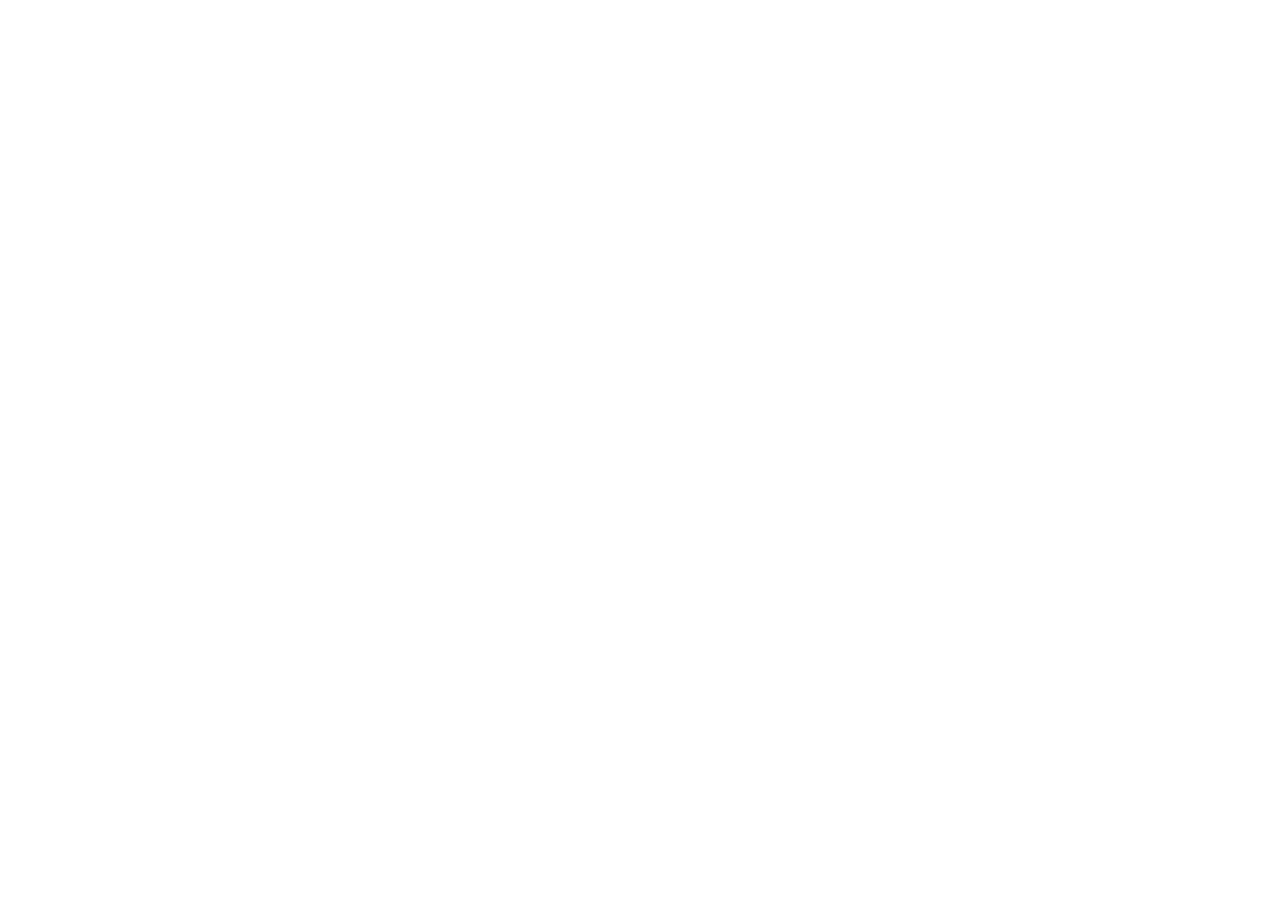
==== Assignment03_Practical/gui/index.html @ d0d250a4 "Add folder" ====
<!doctype html>
<html lang="en">
<head>
  <meta charset="utf-8">
  <meta name="viewport" content="width=device-width, initial-scale=1">
  <title>Opinion Dynamics ABM</title>
  <link rel="stylesheet" href="style.css">
</head>
<body>
  <!-- Person 2: Build the HTML GUI dashboard here. -->
  <script src="app.js"></script>
</body>
</html>
---- Assignment03_Practical/gui/style.css ----
/* Person 2: Add GUI styling here. */
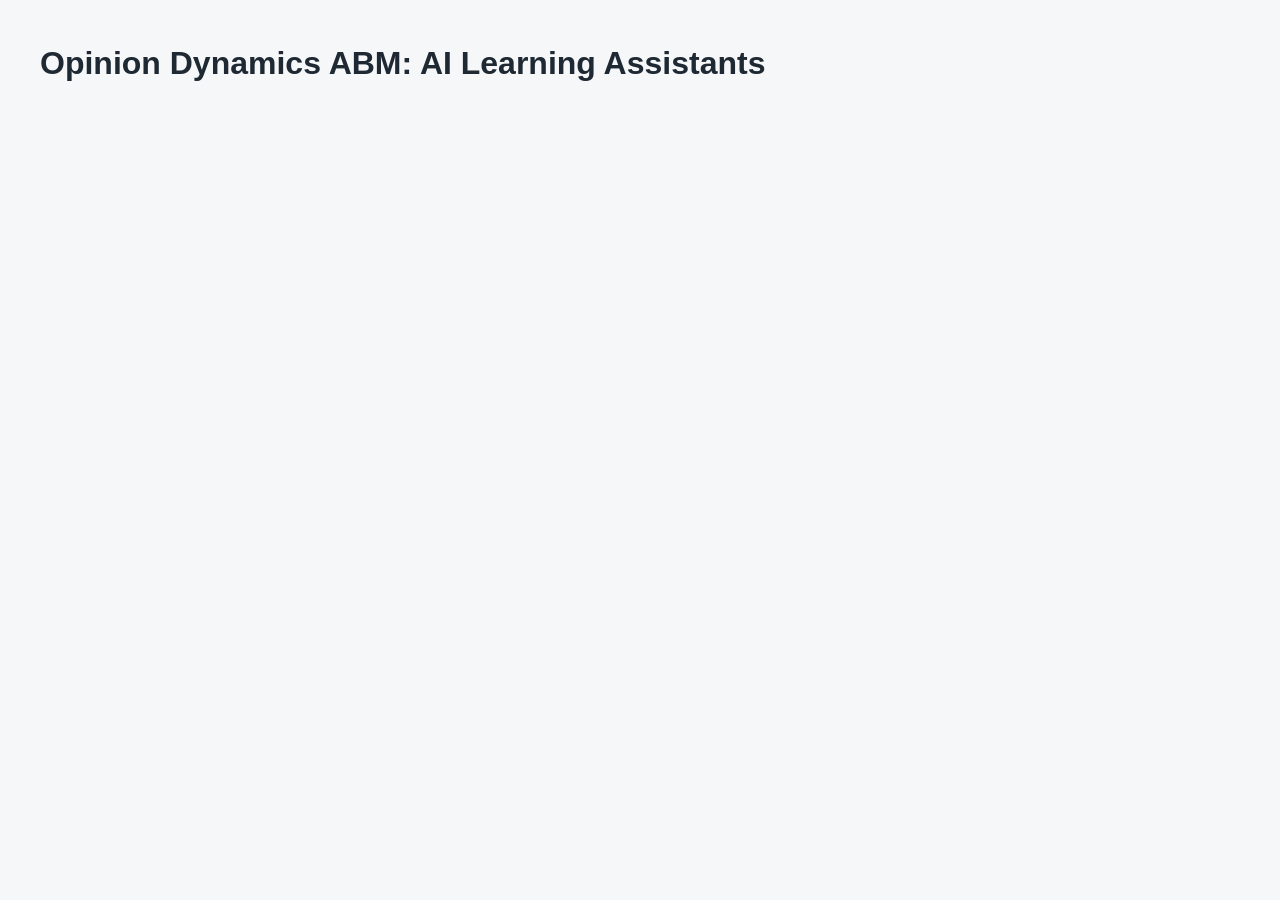
==== commit 4f050b4f: "Consolidate GUI into single-file index.html Merge GUI assets into a single index.html for easy GitHu" ====
--- a/Assignment03_Practical/gui/index.html
+++ b/Assignment03_Practical/gui/index.html
@@ -4,11 +4,52 @@
   <meta charset="utf-8">
   <meta name="viewport" content="width=device-width, initial-scale=1">
   <title>Opinion Dynamics ABM</title>
-  <link rel="stylesheet" href="style.css">
+  <!-- Single-file GUI for GitHub Pages publishing. -->
+  <script src="https://cdn.plot.ly/plotly-2.35.2.min.js"></script>
+  <style>
+    /* Person 2: Add all GUI styling here. */
+    body {
+      margin: 0;
+      font-family: Arial, sans-serif;
+      background: #f6f7f9;
+      color: #1f2933;
+    }
+
+    main {
+      max-width: 1200px;
+      margin: 0 auto;
+      padding: 24px;
+    }
+  </style>
 </head>
 <body>
-  <!-- Person 2: Build the HTML GUI dashboard here. -->
-  <script src="app.js"></script>
+  <main>
+    <!-- Person 2: Build the full HTML GUI dashboard here. -->
+    <h1>Opinion Dynamics ABM: AI Learning Assistants</h1>
+
+    <section id="controls">
+      <!-- Add scenario selector and CSV upload controls here. -->
+    </section>
+
+    <section id="summary">
+      <!-- Show final mean, standard deviation, min, max, and classification here. -->
+    </section>
+
+    <section id="plots">
+      <!-- Add Plotly chart containers here. -->
+    </section>
+  </main>
+
+  <script>
+    // Person 2: Add all JavaScript here.
+    // Suggested functions:
+    // - parseCSV(text)
+    // - loadScenarioData(scenarioName)
+    // - drawAveragePlot(averageHistory)
+    // - drawIndividualPlot(opinionHistory)
+    // - draw3DTemporalPlot(opinionHistory)
+    // - drawHistogram(finalOpinions)
+    // - updateSummary(summaryRow)
+  </script>
 </body>
 </html>
-
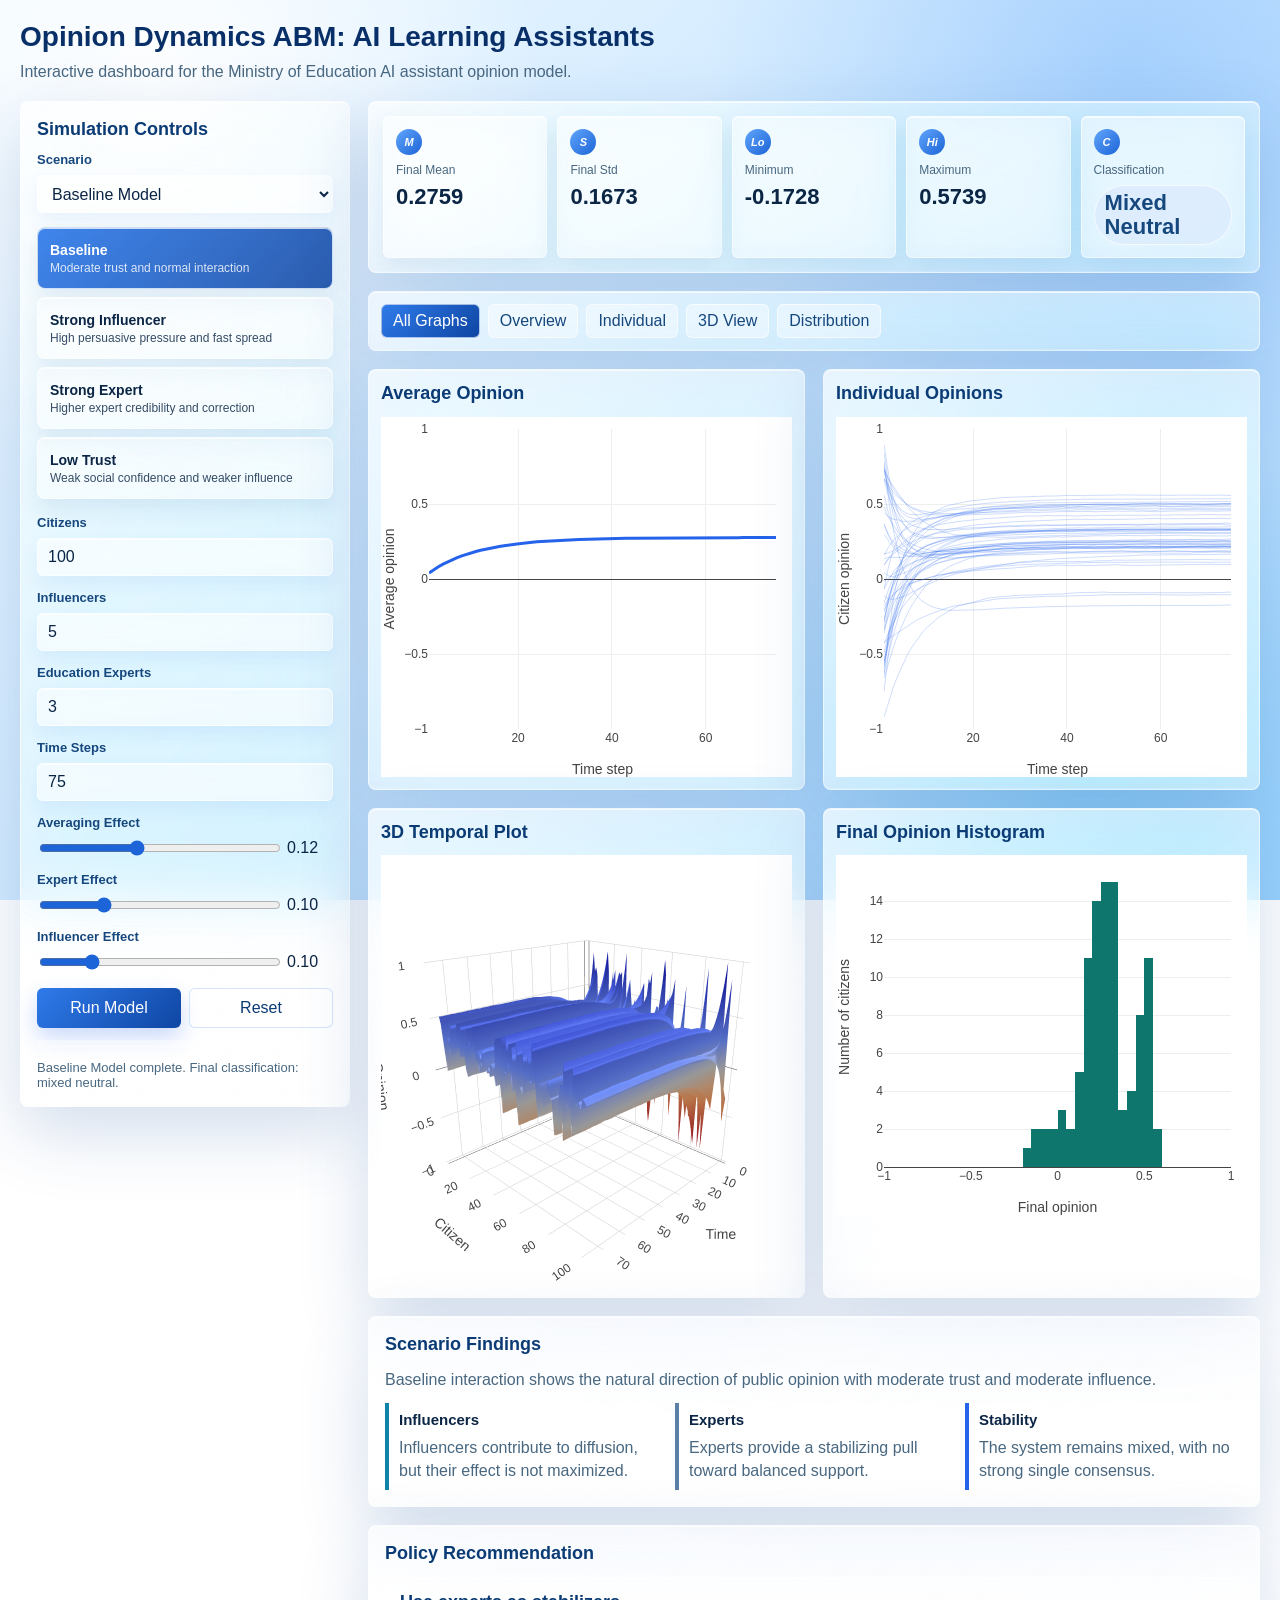
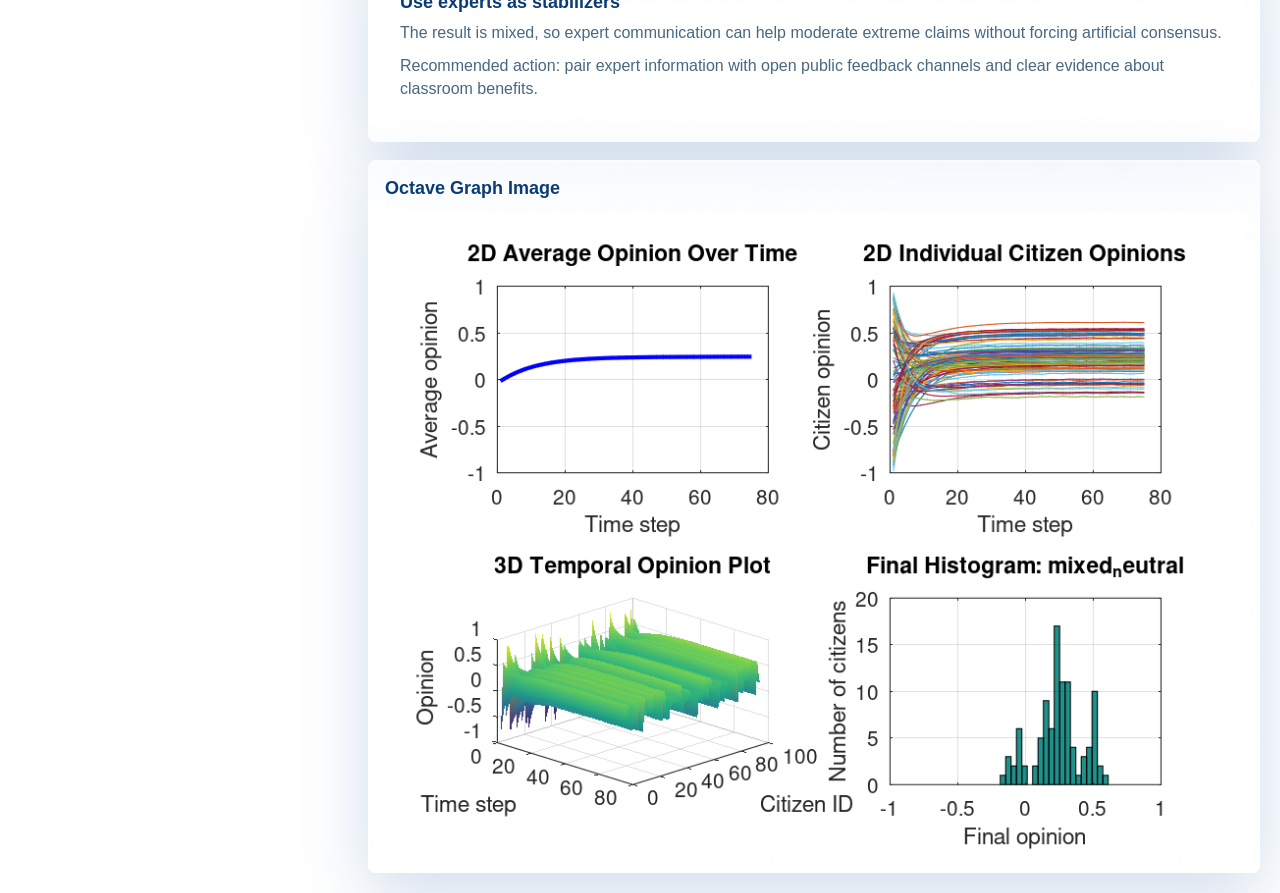
==== commit fe26011f: "Add interactive browser GUI with plots Implements a single-file, browser-side GUI (Assignment03_Prac" ====
--- a/Assignment03_Practical/gui/index.html
+++ b/Assignment03_Practical/gui/index.html
@@ -4,52 +4,1626 @@
   <meta charset="utf-8">
   <meta name="viewport" content="width=device-width, initial-scale=1">
   <title>Opinion Dynamics ABM</title>
-  <!-- Single-file GUI for GitHub Pages publishing. -->
   <script src="https://cdn.plot.ly/plotly-2.35.2.min.js"></script>
   <style>
-    /* Person 2: Add all GUI styling here. */
+    :root {
+      --bg-start: #eef8ff;
+      --bg-mid: #cfe9ff;
+      --bg-end: #a9d7ff;
+      --glass: rgba(255, 255, 255, 0.34);
+      --glass-strong: rgba(255, 255, 255, 0.48);
+      --ink: #0b2545;
+      --muted: #486780;
+      --line: rgba(255, 255, 255, 0.62);
+      --accent: #1d64d8;
+      --accent-dark: #0f46a3;
+      --accent-soft: rgba(37, 99, 235, 0.14);
+      --support: #0f83a8;
+      --against: #2563eb;
+      --neutral: #5b7fa6;
+      --shadow: 0 24px 70px rgba(30, 86, 160, 0.20);
+      --radius: 8px;
+    }
+
+    * {
+      box-sizing: border-box;
+    }
+
     body {
       margin: 0;
-      font-family: Arial, sans-serif;
-      background: #f6f7f9;
-      color: #1f2933;
+      font-family: Arial, Helvetica, sans-serif;
+      min-height: 100vh;
+      background:
+        radial-gradient(circle at 12% 10%, rgba(255, 255, 255, 0.92) 0, rgba(255, 255, 255, 0) 28%),
+        radial-gradient(circle at 88% 8%, rgba(96, 165, 250, 0.34) 0, rgba(96, 165, 250, 0) 30%),
+        radial-gradient(circle at 85% 88%, rgba(14, 165, 233, 0.22) 0, rgba(14, 165, 233, 0) 28%),
+        linear-gradient(135deg, var(--bg-start) 0%, var(--bg-mid) 48%, var(--bg-end) 100%);
+      background-attachment: fixed;
+      color: var(--ink);
     }
 
     main {
-      max-width: 1200px;
+      width: min(1440px, 100%);
       margin: 0 auto;
-      padding: 24px;
+      padding: 20px;
+    }
+
+    header {
+      display: flex;
+      align-items: flex-start;
+      justify-content: space-between;
+      gap: 18px;
+      margin-bottom: 18px;
+    }
+
+    h1 {
+      margin: 0 0 6px;
+      font-size: 28px;
+      line-height: 1.2;
+      letter-spacing: 0;
+      color: #082f68;
+    }
+
+    h2 {
+      margin: 0 0 12px;
+      font-size: 18px;
+      line-height: 1.25;
+      letter-spacing: 0;
+      color: #0b3b75;
+    }
+
+    h3 {
+      margin: 0 0 8px;
+      font-size: 15px;
+      letter-spacing: 0;
+    }
+
+    p {
+      margin: 0;
+      color: var(--muted);
+      line-height: 1.45;
+    }
+
+    button,
+    select,
+    input {
+      font: inherit;
+    }
+
+    button {
+      border: 0;
+      border-radius: 6px;
+      padding: 10px 14px;
+      color: #ffffff;
+      background: linear-gradient(135deg, #2f7bea, var(--accent-dark));
+      box-shadow: 0 10px 22px rgba(37, 99, 235, 0.24);
+      cursor: pointer;
+      min-height: 40px;
+    }
+
+    button:hover {
+      background: linear-gradient(135deg, #1d64d8, #0b3b8f);
+    }
+
+    button.secondary {
+      color: #0b3b75;
+      background: rgba(255, 255, 255, 0.48);
+      border: 1px solid rgba(96, 165, 250, 0.28);
+      box-shadow: none;
+    }
+
+    button.secondary:hover {
+      background: rgba(255, 255, 255, 0.74);
+    }
+
+    .layout {
+      display: grid;
+      grid-template-columns: 330px minmax(0, 1fr);
+      gap: 18px;
+      align-items: start;
+    }
+
+    .panel {
+      background: var(--glass);
+      border: 1px solid var(--line);
+      border-radius: var(--radius);
+      box-shadow:
+        var(--shadow),
+        inset 0 1px 0 rgba(255, 255, 255, 0.70),
+        inset 0 -1px 0 rgba(255, 255, 255, 0.18);
+      backdrop-filter: blur(28px) saturate(180%);
+      -webkit-backdrop-filter: blur(28px) saturate(180%);
+      position: relative;
+      overflow: hidden;
+    }
+
+    .panel::before {
+      content: "";
+      position: absolute;
+      inset: 0;
+      pointer-events: none;
+      background:
+        linear-gradient(135deg, rgba(255, 255, 255, 0.56), rgba(255, 255, 255, 0.10) 42%, rgba(255, 255, 255, 0.04)),
+        linear-gradient(180deg, rgba(255, 255, 255, 0.20), rgba(255, 255, 255, 0));
+      opacity: 0.72;
+    }
+
+    .panel > * {
+      position: relative;
+      z-index: 1;
+    }
+
+    .controls {
+      padding: 16px;
+      position: sticky;
+      top: 16px;
+    }
+
+    .control-group {
+      display: grid;
+      gap: 8px;
+      margin-bottom: 14px;
+    }
+
+    label {
+      color: #16477d;
+      font-size: 13px;
+      font-weight: 700;
+    }
+
+    select,
+    input[type="number"] {
+      width: 100%;
+      min-height: 38px;
+      border: 1px solid var(--line);
+      border-radius: 6px;
+      padding: 8px 10px;
+      background: rgba(255, 255, 255, 0.46);
+      color: var(--ink);
+      box-shadow:
+        inset 0 1px 0 rgba(255, 255, 255, 0.78),
+        0 8px 18px rgba(37, 99, 235, 0.08);
+      backdrop-filter: blur(18px);
+      -webkit-backdrop-filter: blur(18px);
+    }
+
+    select:focus,
+    input[type="number"]:focus,
+    input[type="range"]:focus {
+      outline: 2px solid rgba(37, 99, 235, 0.24);
+      outline-offset: 2px;
+    }
+
+    input[type="range"] {
+      width: 100%;
+      accent-color: var(--accent);
+    }
+
+    .range-row {
+      display: grid;
+      grid-template-columns: 1fr 46px;
+      gap: 8px;
+      align-items: center;
+    }
+
+    .button-row {
+      display: grid;
+      grid-template-columns: 1fr 1fr;
+      gap: 8px;
+      margin-top: 16px;
+    }
+
+    .scenario-cards {
+      display: grid;
+      gap: 8px;
+      margin: 10px 0 16px;
+    }
+
+    .scenario-card {
+      width: 100%;
+      min-height: 62px;
+      padding: 10px 12px;
+      border: 1px solid rgba(255, 255, 255, 0.62);
+      border-radius: 8px;
+      color: var(--ink);
+      background: rgba(255, 255, 255, 0.34);
+      box-shadow:
+        inset 0 1px 0 rgba(255, 255, 255, 0.74),
+        0 10px 22px rgba(30, 86, 160, 0.10);
+      text-align: left;
+      backdrop-filter: blur(20px) saturate(165%);
+      -webkit-backdrop-filter: blur(20px) saturate(165%);
+    }
+
+    .scenario-card:hover,
+    .scenario-card.active {
+      color: #ffffff;
+      background: linear-gradient(135deg, rgba(47, 123, 234, 0.92), rgba(15, 70, 163, 0.88));
+      border-color: rgba(255, 255, 255, 0.76);
+    }
+
+    .scenario-card strong,
+    .scenario-card span {
+      display: block;
+    }
+
+    .scenario-card strong {
+      font-size: 14px;
+      margin-bottom: 3px;
+    }
+
+    .scenario-card span {
+      font-size: 12px;
+      opacity: 0.82;
+    }
+
+    .progress-shell {
+      height: 8px;
+      margin-top: 12px;
+      overflow: hidden;
+      border-radius: 999px;
+      background: rgba(255, 255, 255, 0.38);
+    }
+
+    .progress-bar {
+      width: 0%;
+      height: 100%;
+      border-radius: inherit;
+      background: linear-gradient(90deg, #7dd3fc, #2563eb, #7dd3fc);
+      background-size: 180% 100%;
+    }
+
+    .progress-bar.running {
+      width: 100%;
+      animation: loadingBar 0.9s ease-in-out infinite;
+    }
+
+    @keyframes loadingBar {
+      0% {
+        background-position: 0% 50%;
+        opacity: 0.62;
+      }
+      50% {
+        background-position: 100% 50%;
+        opacity: 1;
+      }
+      100% {
+        background-position: 0% 50%;
+        opacity: 0.62;
+      }
+    }
+
+    .content {
+      display: grid;
+      gap: 18px;
+      min-width: 0;
+    }
+
+    .summary-grid {
+      display: grid;
+      grid-template-columns: repeat(5, minmax(120px, 1fr));
+      gap: 10px;
+      padding: 14px;
+    }
+
+    .metric {
+      border: 1px solid var(--line);
+      border-radius: 6px;
+      padding: 12px;
+      min-height: 76px;
+      background: rgba(255, 255, 255, 0.36);
+      box-shadow:
+        inset 0 1px 0 rgba(255, 255, 255, 0.72),
+        0 10px 24px rgba(30, 86, 160, 0.10);
+      backdrop-filter: blur(22px) saturate(165%);
+      -webkit-backdrop-filter: blur(22px) saturate(165%);
+    }
+
+    .metric span {
+      display: block;
+      color: var(--muted);
+      font-size: 12px;
+      margin-bottom: 8px;
+    }
+
+    .metric strong {
+      display: block;
+      font-size: 22px;
+      line-height: 1.1;
+      overflow-wrap: anywhere;
+    }
+
+    .classification {
+      color: var(--accent);
+      text-transform: capitalize;
+    }
+
+    .metric-icon {
+      display: inline-flex;
+      align-items: center;
+      justify-content: center;
+      width: 26px;
+      height: 26px;
+      margin-bottom: 8px;
+      border-radius: 999px;
+      color: #ffffff;
+      background: linear-gradient(135deg, #60a5fa, #1d64d8);
+      font-size: 11px;
+      font-weight: 700;
+    }
+
+    .badge {
+      display: inline-flex;
+      align-items: center;
+      min-height: 30px;
+      padding: 5px 10px;
+      border-radius: 999px;
+      color: #08345f;
+      background: rgba(255, 255, 255, 0.56);
+      border: 1px solid rgba(255, 255, 255, 0.70);
+      font-size: 15px;
+      line-height: 1.2;
+    }
+
+    .badge.consensus {
+      color: #075985;
+      background: rgba(186, 230, 253, 0.70);
+    }
+
+    .badge.polarization {
+      color: #7f1d1d;
+      background: rgba(254, 226, 226, 0.78);
+    }
+
+    .badge.echo-chambers {
+      color: #312e81;
+      background: rgba(221, 214, 254, 0.78);
+    }
+
+    .badge.fragmentation {
+      color: #7c2d12;
+      background: rgba(255, 237, 213, 0.82);
+    }
+
+    .badge.mixed-neutral {
+      color: #16477d;
+      background: rgba(219, 234, 254, 0.76);
+    }
+
+    .plot-tabs {
+      display: flex;
+      flex-wrap: wrap;
+      gap: 8px;
+      padding: 12px;
+    }
+
+    .tab-button {
+      min-height: 34px;
+      padding: 7px 11px;
+      color: #16477d;
+      background: rgba(255, 255, 255, 0.42);
+      border: 1px solid rgba(255, 255, 255, 0.62);
+      box-shadow: none;
+    }
+
+    .tab-button.active {
+      color: #ffffff;
+      background: linear-gradient(135deg, #2f7bea, #0f46a3);
+    }
+
+    .plots {
+      display: grid;
+      grid-template-columns: repeat(2, minmax(0, 1fr));
+      gap: 18px;
+    }
+
+    .plots.focused {
+      grid-template-columns: 1fr;
+    }
+
+    .plots.focused .plot-panel {
+      display: none;
+    }
+
+    .plots.focused .plot-panel.active {
+      display: block;
+    }
+
+    .plot-panel {
+      min-width: 0;
+      padding: 12px;
+      background: var(--glass-strong);
+    }
+
+    .plot {
+      width: 100%;
+      height: 360px;
+    }
+
+    .plot.tall {
+      height: 430px;
+    }
+
+    .findings {
+      padding: 16px;
+    }
+
+    .policy-panel {
+      padding: 16px;
+    }
+
+    .policy-box {
+      padding: 14px;
+      border-radius: 8px;
+      background: rgba(255, 255, 255, 0.30);
+      border: 1px solid rgba(255, 255, 255, 0.58);
+      box-shadow: inset 0 1px 0 rgba(255, 255, 255, 0.58);
+    }
+
+    .policy-box strong {
+      display: block;
+      margin-bottom: 8px;
+      color: #0b3b75;
+      font-size: 18px;
+    }
+
+    .policy-box p {
+      margin-bottom: 10px;
+    }
+
+    .findings-grid {
+      display: grid;
+      grid-template-columns: repeat(3, minmax(0, 1fr));
+      gap: 12px;
+      margin-top: 12px;
+    }
+
+    .finding {
+      border-left: 4px solid var(--line);
+      padding: 8px 10px;
+      background: rgba(255, 255, 255, 0.28);
+      border-radius: 0 6px 6px 0;
+      box-shadow: inset 0 1px 0 rgba(255, 255, 255, 0.48);
+      backdrop-filter: blur(18px);
+      -webkit-backdrop-filter: blur(18px);
+    }
+
+    .finding.support {
+      border-color: var(--support);
+    }
+
+    .finding.against {
+      border-color: var(--against);
+    }
+
+    .finding.neutral {
+      border-color: var(--neutral);
+    }
+
+    .image-panel {
+      padding: 16px;
+    }
+
+    .image-wrap {
+      min-height: 180px;
+      border: 1px dashed var(--line);
+      border-radius: 6px;
+      display: flex;
+      align-items: center;
+      justify-content: center;
+      overflow: hidden;
+      background: rgba(255, 255, 255, 0.24);
+      box-shadow: inset 0 1px 0 rgba(255, 255, 255, 0.56);
+      backdrop-filter: blur(20px);
+      -webkit-backdrop-filter: blur(20px);
+    }
+
+    .image-wrap img {
+      display: block;
+      max-width: 100%;
+      height: auto;
+    }
+
+    .missing-image {
+      padding: 18px;
+      text-align: center;
+      color: var(--muted);
+    }
+
+    .status {
+      margin-top: 12px;
+      color: var(--muted);
+      font-size: 13px;
+      min-height: 20px;
+    }
+
+    .pill {
+      display: inline-flex;
+      align-items: center;
+      min-height: 28px;
+      padding: 4px 9px;
+      border-radius: 999px;
+      background: rgba(255, 255, 255, 0.30);
+      border: 1px solid var(--line);
+      color: #16477d;
+      font-size: 12px;
+      font-weight: 700;
+      white-space: nowrap;
+      box-shadow: inset 0 1px 0 rgba(255, 255, 255, 0.64);
+      backdrop-filter: blur(18px) saturate(160%);
+      -webkit-backdrop-filter: blur(18px) saturate(160%);
+    }
+
+    @media (max-width: 1080px) {
+      .layout {
+        grid-template-columns: 1fr;
+      }
+
+      .controls {
+        position: static;
+      }
+
+      .summary-grid,
+      .plots,
+      .findings-grid {
+        grid-template-columns: 1fr;
+      }
+    }
+
+    @media (max-width: 640px) {
+      main {
+        padding: 12px;
+      }
+
+      header {
+        display: block;
+      }
+
+      h1 {
+        font-size: 24px;
+      }
+
+      .button-row {
+        grid-template-columns: 1fr;
+      }
+
+      .plot,
+      .plot.tall {
+        height: 320px;
+      }
     }
   </style>
 </head>
 <body>
   <main>
-    <!-- Person 2: Build the full HTML GUI dashboard here. -->
-    <h1>Opinion Dynamics ABM: AI Learning Assistants</h1>
-
-    <section id="controls">
-      <!-- Add scenario selector and CSV upload controls here. -->
-    </section>
-
-    <section id="summary">
-      <!-- Show final mean, standard deviation, min, max, and classification here. -->
-    </section>
-
-    <section id="plots">
-      <!-- Add Plotly chart containers here. -->
-    </section>
+    <header>
+      <div>
+        <h1>Opinion Dynamics ABM: AI Learning Assistants</h1>
+        <p>Interactive dashboard for the Ministry of Education AI assistant opinion model.</p>
+      </div>
+    </header>
+
+    <div class="layout">
+      <aside class="panel controls">
+        <h2>Simulation Controls</h2>
+
+        <div class="control-group">
+          <label for="scenario">Scenario</label>
+          <select id="scenario">
+            <option value="baseline">Baseline Model</option>
+            <option value="strong_influencer">Strong Influencer Impact</option>
+            <option value="strong_expert">Strong Expert Intervention</option>
+            <option value="low_trust">Low Trust Environment</option>
+          </select>
+        </div>
+
+        <div class="scenario-cards" aria-label="Scenario shortcuts">
+          <button class="scenario-card active" type="button" data-scenario="baseline">
+            <strong>Baseline</strong>
+            <span>Moderate trust and normal interaction</span>
+          </button>
+          <button class="scenario-card" type="button" data-scenario="strong_influencer">
+            <strong>Strong Influencer</strong>
+            <span>High persuasive pressure and fast spread</span>
+          </button>
+          <button class="scenario-card" type="button" data-scenario="strong_expert">
+            <strong>Strong Expert</strong>
+            <span>Higher expert credibility and correction</span>
+          </button>
+          <button class="scenario-card" type="button" data-scenario="low_trust">
+            <strong>Low Trust</strong>
+            <span>Weak social confidence and weaker influence</span>
+          </button>
+        </div>
+
+        <div class="control-group">
+          <label for="citizens">Citizens</label>
+          <input id="citizens" type="number" min="50" max="200" step="1" value="100">
+        </div>
+
+        <div class="control-group">
+          <label for="influencers">Influencers</label>
+          <input id="influencers" type="number" min="3" max="10" step="1" value="5">
+        </div>
+
+        <div class="control-group">
+          <label for="experts">Education Experts</label>
+          <input id="experts" type="number" min="1" max="5" step="1" value="3">
+        </div>
+
+        <div class="control-group">
+          <label for="steps">Time Steps</label>
+          <input id="steps" type="number" min="50" max="100" step="1" value="75">
+        </div>
+
+        <div class="control-group">
+          <label for="averaging">Averaging Effect</label>
+          <div class="range-row">
+            <input id="averaging" type="range" min="0" max="0.30" step="0.01" value="0.12">
+            <output id="averagingValue">0.12</output>
+          </div>
+        </div>
+
+        <div class="control-group">
+          <label for="expertStrength">Expert Effect</label>
+          <div class="range-row">
+            <input id="expertStrength" type="range" min="0" max="0.40" step="0.01" value="0.10">
+            <output id="expertStrengthValue">0.10</output>
+          </div>
+        </div>
+
+        <div class="control-group">
+          <label for="influencerStrength">Influencer Effect</label>
+          <div class="range-row">
+            <input id="influencerStrength" type="range" min="0" max="0.50" step="0.01" value="0.10">
+            <output id="influencerStrengthValue">0.10</output>
+          </div>
+        </div>
+
+        <div class="button-row">
+          <button id="runButton" type="button">Run Model</button>
+          <button id="resetButton" class="secondary" type="button">Reset</button>
+        </div>
+
+        <div class="progress-shell" aria-hidden="true">
+          <div id="progressBar" class="progress-bar"></div>
+        </div>
+
+        <div class="status" id="status">Ready.</div>
+      </aside>
+
+      <section class="content">
+        <section class="panel summary-grid" aria-label="Simulation summary">
+          <div class="metric">
+            <i class="metric-icon">M</i>
+            <span>Final Mean</span>
+            <strong id="meanMetric">-</strong>
+          </div>
+          <div class="metric">
+            <i class="metric-icon">S</i>
+            <span>Final Std</span>
+            <strong id="stdMetric">-</strong>
+          </div>
+          <div class="metric">
+            <i class="metric-icon">Lo</i>
+            <span>Minimum</span>
+            <strong id="minMetric">-</strong>
+          </div>
+          <div class="metric">
+            <i class="metric-icon">Hi</i>
+            <span>Maximum</span>
+            <strong id="maxMetric">-</strong>
+          </div>
+          <div class="metric">
+            <i class="metric-icon">C</i>
+            <span>Classification</span>
+            <strong id="classMetric" class="classification badge">-</strong>
+          </div>
+        </section>
+
+        <section class="panel plot-tabs" aria-label="Graph view selector">
+          <button class="tab-button active" type="button" data-plot-tab="all">All Graphs</button>
+          <button class="tab-button" type="button" data-plot-tab="average">Overview</button>
+          <button class="tab-button" type="button" data-plot-tab="individual">Individual</button>
+          <button class="tab-button" type="button" data-plot-tab="surface">3D View</button>
+          <button class="tab-button" type="button" data-plot-tab="histogram">Distribution</button>
+        </section>
+
+        <section id="plots" class="plots">
+          <article class="panel plot-panel" data-plot-panel="average">
+            <h2>Average Opinion</h2>
+            <div id="averagePlot" class="plot"></div>
+          </article>
+
+          <article class="panel plot-panel" data-plot-panel="individual">
+            <h2>Individual Opinions</h2>
+            <div id="individualPlot" class="plot"></div>
+          </article>
+
+          <article class="panel plot-panel" data-plot-panel="surface">
+            <h2>3D Temporal Plot</h2>
+            <div id="surfacePlot" class="plot tall"></div>
+          </article>
+
+          <article class="panel plot-panel" data-plot-panel="histogram">
+            <h2>Final Opinion Histogram</h2>
+            <div id="histogramPlot" class="plot"></div>
+          </article>
+        </section>
+
+        <section class="panel findings">
+          <h2>Scenario Findings</h2>
+          <p id="findingText">Run the model to generate scenario findings.</p>
+          <div class="findings-grid">
+            <div class="finding support">
+              <h3>Influencers</h3>
+              <p id="influencerFinding">-</p>
+            </div>
+            <div class="finding neutral">
+              <h3>Experts</h3>
+              <p id="expertFinding">-</p>
+            </div>
+            <div class="finding against">
+              <h3>Stability</h3>
+              <p id="stabilityFinding">-</p>
+            </div>
+          </div>
+        </section>
+
+        <section class="panel policy-panel">
+          <h2>Policy Recommendation</h2>
+          <div class="policy-box">
+            <strong id="policyHeadline">Run the model for advice</strong>
+            <p id="policyText">The recommendation will update based on the selected scenario and final classification.</p>
+            <p id="policyAction">Use the result to compare whether trust, experts, or influencers matter most.</p>
+          </div>
+        </section>
+
+        <section class="panel image-panel">
+          <h2>Octave Graph Image</h2>
+          <div class="image-wrap" id="octaveImageWrap">
+            <img id="octaveImage" alt="Octave graph result">
+            <div id="missingImage" class="missing-image">Run `code/main.m` in Octave to generate the matching graph image in `results/`.</div>
+          </div>
+        </section>
+      </section>
+    </div>
   </main>
 
   <script>
-    // Person 2: Add all JavaScript here.
-    // Suggested functions:
-    // - parseCSV(text)
-    // - loadScenarioData(scenarioName)
-    // - drawAveragePlot(averageHistory)
-    // - drawIndividualPlot(opinionHistory)
-    // - draw3DTemporalPlot(opinionHistory)
-    // - drawHistogram(finalOpinions)
-    // - updateSummary(summaryRow)
+    const scenarioLabels = {
+      baseline: "Baseline Model",
+      strong_influencer: "Strong Influencer Impact",
+      strong_expert: "Strong Expert Intervention",
+      low_trust: "Low Trust Environment"
+    };
+
+    const scenarioImageMap = {
+      baseline: "../results/baseline_graphs.png",
+      strong_influencer: "../results/strong_influencer_graphs.png",
+      strong_expert: "../results/strong_expert_graphs.png",
+      low_trust: "../results/low_trust_graphs.png"
+    };
+
+    const baseInfluencerOpinions = [0.95, 0.90, -0.95, -0.90, 0.95, -0.90, 0.70, -0.70, 0.80, -0.75];
+    const baseExpertOpinions = [0.35, 0.45, 0.50, 0.25, 0.55];
+
+    const controls = {
+      scenario: document.getElementById("scenario"),
+      citizens: document.getElementById("citizens"),
+      influencers: document.getElementById("influencers"),
+      experts: document.getElementById("experts"),
+      steps: document.getElementById("steps"),
+      averaging: document.getElementById("averaging"),
+      expertStrength: document.getElementById("expertStrength"),
+      influencerStrength: document.getElementById("influencerStrength")
+    };
+
+    const scenarioCards = Array.from(document.querySelectorAll(".scenario-card"));
+    const tabButtons = Array.from(document.querySelectorAll(".tab-button"));
+
+    const outputs = {
+      averagingValue: document.getElementById("averagingValue"),
+      expertStrengthValue: document.getElementById("expertStrengthValue"),
+      influencerStrengthValue: document.getElementById("influencerStrengthValue"),
+      status: document.getElementById("status"),
+      mean: document.getElementById("meanMetric"),
+      std: document.getElementById("stdMetric"),
+      min: document.getElementById("minMetric"),
+      max: document.getElementById("maxMetric"),
+      classification: document.getElementById("classMetric"),
+      findingText: document.getElementById("findingText"),
+      influencerFinding: document.getElementById("influencerFinding"),
+      expertFinding: document.getElementById("expertFinding"),
+      stabilityFinding: document.getElementById("stabilityFinding"),
+      octaveImage: document.getElementById("octaveImage"),
+      missingImage: document.getElementById("missingImage"),
+      progressBar: document.getElementById("progressBar"),
+      policyHeadline: document.getElementById("policyHeadline"),
+      policyText: document.getElementById("policyText"),
+      policyAction: document.getElementById("policyAction")
+    };
+
+    function mulberry32(seed) {
+      let value = seed >>> 0;
+      return function random() {
+        value += 0x6D2B79F5;
+        let t = value;
+        t = Math.imul(t ^ (t >>> 15), t | 1);
+        t ^= t + Math.imul(t ^ (t >>> 7), t | 61);
+        return ((t ^ (t >>> 14)) >>> 0) / 4294967296;
+      };
+    }
+
+    function randMatrix(rows, cols, random) {
+      const matrix = [];
+      for (let r = 0; r < rows; r += 1) {
+        const row = [];
+        for (let c = 0; c < cols; c += 1) {
+          row.push(random());
+        }
+        matrix.push(row);
+      }
+      return matrix;
+    }
+
+    function zeros(rows, cols) {
+      const matrix = [];
+      for (let r = 0; r < rows; r += 1) {
+        matrix.push(new Array(cols).fill(0));
+      }
+      return matrix;
+    }
+
+    function mean(values) {
+      if (!values.length) return 0;
+      return values.reduce((sum, value) => sum + value, 0) / values.length;
+    }
+
+    function std(values) {
+      if (values.length < 2) return 0;
+      const avg = mean(values);
+      const variance = values.reduce((sum, value) => sum + Math.pow(value - avg, 2), 0) / (values.length - 1);
+      return Math.sqrt(variance);
+    }
+
+    function clamp(value, min, max) {
+      return Math.max(min, Math.min(max, value));
+    }
+
+    function formatMetric(value) {
+      return Number.isFinite(value) ? value.toFixed(4) : "-";
+    }
+
+    function normalizeClassification(label) {
+      return label.replace(/_/g, " ");
+    }
+
+    function classificationClass(label) {
+      return label.replace(/_/g, "-");
+    }
+
+    function setScenarioCardState(scenario) {
+      scenarioCards.forEach(card => {
+        card.classList.toggle("active", card.dataset.scenario === scenario);
+      });
+    }
+
+    function setPlotTab(tabName) {
+      const plots = document.getElementById("plots");
+      tabButtons.forEach(button => {
+        button.classList.toggle("active", button.dataset.plotTab === tabName);
+      });
+
+      if (tabName === "all") {
+        plots.classList.remove("focused");
+        document.querySelectorAll("[data-plot-panel]").forEach(panel => {
+          panel.classList.remove("active");
+        });
+      } else {
+        plots.classList.add("focused");
+        document.querySelectorAll("[data-plot-panel]").forEach(panel => {
+          panel.classList.toggle("active", panel.dataset.plotPanel === tabName);
+        });
+      }
+
+      setTimeout(() => {
+        ["averagePlot", "individualPlot", "surfacePlot", "histogramPlot"].forEach(id => {
+          if (window.Plotly) Plotly.Plots.resize(document.getElementById(id));
+        });
+      }, 30);
+    }
+
+    function getNumber(id, min, max) {
+      const value = Number(controls[id].value);
+      return clamp(Math.round(value), min, max);
+    }
+
+    function scenarioDefaults(name) {
+      const params = {
+        seed: 2133,
+        pCc: 0.08,
+        pCi: 0.45,
+        pCe: 0.30,
+        alpha: 0.05,
+        beta: 0.12,
+        gamma: 0.10,
+        delta: 0.10,
+        citizenInfluence: 0.35,
+        influencerStrengthValue: 1.25,
+        expertStrength: 0.75,
+        trustCcMin: 0.25,
+        trustCcMax: 0.75,
+        trustCiMin: 0.35,
+        trustCiMax: 0.80,
+        trustCeMin: 0.60,
+        trustCeMax: 0.95
+      };
+
+      if (name === "strong_influencer") {
+        params.seed = 2134;
+        params.delta = 0.35;
+        params.influencerStrengthValue = 2.50;
+        params.pCi = 0.35;
+        params.trustCiMin = 0.75;
+        params.trustCiMax = 1.00;
+      } else if (name === "strong_expert") {
+        params.seed = 2135;
+        params.gamma = 0.25;
+        params.expertStrength = 1.25;
+        params.pCe = 0.40;
+        params.trustCeMin = 0.80;
+        params.trustCeMax = 1.00;
+      } else if (name === "low_trust") {
+        params.seed = 2136;
+        params.trustCcMin = 0.05;
+        params.trustCcMax = 0.30;
+        params.trustCiMin = 0.05;
+        params.trustCiMax = 0.30;
+        params.trustCeMin = 0.10;
+        params.trustCeMax = 0.35;
+        params.beta = 0.06;
+        params.gamma = 0.04;
+        params.delta = 0.05;
+      }
+
+      return params;
+    }
+
+    function applyScenarioDefaults() {
+      const scenario = controls.scenario.value;
+      const defaults = scenarioDefaults(scenario);
+      controls.averaging.value = defaults.beta.toFixed(2);
+      controls.expertStrength.value = defaults.gamma.toFixed(2);
+      controls.influencerStrength.value = defaults.delta.toFixed(2);
+      syncRangeOutputs();
+      setScenarioCardState(scenario);
+      showScenarioScreenshot(scenario);
+    }
+
+    function buildScenarioParams() {
+      const scenario = controls.scenario.value;
+      const params = scenarioDefaults(scenario);
+      params.N = getNumber("citizens", 50, 200);
+      params.I = getNumber("influencers", 3, 10);
+      params.E = getNumber("experts", 1, 5);
+      params.timeSteps = getNumber("steps", 50, 100);
+      params.beta = Number(controls.averaging.value);
+      params.gamma = Number(controls.expertStrength.value);
+      params.delta = Number(controls.influencerStrength.value);
+      params.scenario = scenario;
+      return params;
+    }
+
+    function runSimulation(params) {
+      const randomAgents = mulberry32(params.seed);
+      const randomNetwork = mulberry32(params.seed + 1000);
+      const randomInteraction = mulberry32(params.seed + 2000);
+
+      let opinions = Array.from({ length: params.N }, () => -1 + 2 * randomAgents());
+      const influencerOpinions = baseInfluencerOpinions.slice(0, params.I);
+      const expertOpinions = baseExpertOpinions.slice(0, params.E);
+      const citizenInfluence = new Array(params.N).fill(params.citizenInfluence);
+      const influencerStrength = new Array(params.I).fill(params.influencerStrengthValue);
+
+      const aCc = randMatrix(params.N, params.N, randomNetwork).map((row, r) =>
+        row.map((value, c) => (r !== c && value < params.pCc ? 1 : 0))
+      );
+      const aCi = randMatrix(params.N, params.I, randomNetwork).map(row =>
+        row.map(value => (value < params.pCi ? 1 : 0))
+      );
+      const aCe = randMatrix(params.N, params.E, randomNetwork).map(row =>
+        row.map(value => (value < params.pCe ? 1 : 0))
+      );
+
+      const tCc = zeros(params.N, params.N);
+      const tCi = zeros(params.N, params.I);
+      const tCe = zeros(params.N, params.E);
+
+      for (let i = 0; i < params.N; i += 1) {
+        for (let j = 0; j < params.N; j += 1) {
+          if (aCc[i][j]) {
+            tCc[i][j] = params.trustCcMin + (params.trustCcMax - params.trustCcMin) * randomNetwork();
+          }
+        }
+        for (let j = 0; j < params.I; j += 1) {
+          if (aCi[i][j]) {
+            tCi[i][j] = params.trustCiMin + (params.trustCiMax - params.trustCiMin) * randomNetwork();
+          }
+        }
+        for (let j = 0; j < params.E; j += 1) {
+          if (aCe[i][j]) {
+            tCe[i][j] = params.trustCeMin + (params.trustCeMax - params.trustCeMin) * randomNetwork();
+          }
+        }
+      }
+
+      const opinionHistory = [opinions.slice()];
+      const averageHistory = [mean(opinions)];
+
+      for (let t = 1; t < params.timeSteps; t += 1) {
+        const newOpinions = opinions.slice();
+
+        for (let i = 0; i < params.N; i += 1) {
+          const currentOpinion = opinions[i];
+          const neighbours = [];
+          for (let j = 0; j < params.N; j += 1) {
+            if (aCc[i][j] > 0) neighbours.push(j);
+          }
+
+          let directEffect = 0;
+          let averageEffect = 0;
+
+          if (neighbours.length) {
+            const selectedIndex = Math.floor(randomInteraction() * neighbours.length);
+            const j = neighbours[selectedIndex];
+            directEffect = params.alpha * tCc[i][j] * citizenInfluence[j] * (opinions[j] - opinions[i]);
+            averageEffect = params.beta * (mean(neighbours.map(index => opinions[index])) - opinions[i]);
+          }
+
+          const connectedExperts = [];
+          for (let j = 0; j < params.E; j += 1) {
+            if (aCe[i][j] > 0) connectedExperts.push(j);
+          }
+
+          let expertEffect = 0;
+          if (connectedExperts.length) {
+            const trustExpert = mean(connectedExperts.map(index => tCe[i][index]));
+            const meanExpertOpinion = mean(connectedExperts.map(index => expertOpinions[index]));
+            expertEffect = params.gamma * trustExpert * params.expertStrength * (meanExpertOpinion - currentOpinion);
+          }
+
+          const connectedInfluencers = [];
+          for (let j = 0; j < params.I; j += 1) {
+            if (aCi[i][j] > 0) connectedInfluencers.push(j);
+          }
+
+          let influencerEffect = 0;
+          if (connectedInfluencers.length) {
+            const trustInfluencer = mean(connectedInfluencers.map(index => tCi[i][index]));
+            const meanInfluencerOpinion = mean(connectedInfluencers.map(index => influencerOpinions[index]));
+            const meanInfluencerStrength = mean(connectedInfluencers.map(index => influencerStrength[index]));
+            influencerEffect = params.delta * trustInfluencer * meanInfluencerStrength * (meanInfluencerOpinion - currentOpinion);
+          }
+
+          newOpinions[i] = clamp(
+            currentOpinion + directEffect + averageEffect + expertEffect + influencerEffect,
+            -1,
+            1
+          );
+        }
+
+        opinions = newOpinions;
+        opinionHistory.push(opinions.slice());
+        averageHistory.push(mean(opinions));
+      }
+
+      const finalOpinions = opinions.slice();
+      const finalMean = mean(finalOpinions);
+      const finalStd = std(finalOpinions);
+      const finalMin = Math.min(...finalOpinions);
+      const finalMax = Math.max(...finalOpinions);
+      const sharePositive = finalOpinions.filter(value => value > 0.35).length / finalOpinions.length;
+      const shareNegative = finalOpinions.filter(value => value < -0.35).length / finalOpinions.length;
+      const shareNeutral = finalOpinions.filter(value => Math.abs(value) <= 0.20).length / finalOpinions.length;
+
+      let sameSignLinks = 0;
+      let totalLinks = 0;
+      for (let i = 0; i < finalOpinions.length; i += 1) {
+        for (let j = 0; j < finalOpinions.length; j += 1) {
+          if (aCc[i][j] > 0) {
+            if (Math.sign(finalOpinions[i]) === Math.sign(finalOpinions[j])) {
+              sameSignLinks += 1;
+            }
+            totalLinks += 1;
+          }
+        }
+      }
+
+      const echoScore = totalLinks ? sameSignLinks / totalLinks : 0;
+      let classification = "mixed_neutral";
+
+      if (finalStd < 0.15 && Math.abs(finalMean) > 0.35) {
+        classification = "consensus";
+      } else if (sharePositive > 0.20 && shareNegative > 0.20 && finalStd > 0.35) {
+        classification = "polarization";
+      } else if (echoScore > 0.65 && finalStd > 0.25) {
+        classification = "echo_chambers";
+      } else if (finalStd > 0.45) {
+        classification = "fragmentation";
+      } else if (shareNeutral > 0.45) {
+        classification = "mixed_neutral";
+      }
+
+      return {
+        params,
+        opinionHistory,
+        averageHistory,
+        finalOpinions,
+        finalMean,
+        finalStd,
+        finalMin,
+        finalMax,
+        sharePositive,
+        shareNegative,
+        shareNeutral,
+        echoScore,
+        classification
+      };
+    }
+
+    function plotResults(result) {
+      if (!window.Plotly) {
+        plotFallbackResults(result);
+        return;
+      }
+
+      const timeAxis = Array.from({ length: result.params.timeSteps }, (_, index) => index + 1);
+      const citizenAxis = Array.from({ length: result.params.N }, (_, index) => index + 1);
+      const commonLayout = {
+        margin: { l: 48, r: 16, t: 12, b: 48 },
+        paper_bgcolor: "#ffffff",
+        plot_bgcolor: "#ffffff",
+        font: { family: "Arial, Helvetica, sans-serif", size: 12 },
+        xaxis: { zeroline: false },
+        yaxis: { range: [-1, 1], zeroline: true }
+      };
+
+      Plotly.react("averagePlot", [{
+        x: timeAxis,
+        y: result.averageHistory,
+        mode: "lines",
+        line: { color: "#2563eb", width: 3 },
+        name: "Average opinion"
+      }], {
+        ...commonLayout,
+        xaxis: { title: "Time step" },
+        yaxis: { title: "Average opinion", range: [-1, 1] }
+      }, { responsive: true, displayModeBar: false });
+
+      const stride = Math.max(1, Math.ceil(result.params.N / 80));
+      const individualTraces = [];
+      for (let i = 0; i < result.params.N; i += stride) {
+        individualTraces.push({
+          x: timeAxis,
+          y: result.opinionHistory.map(row => row[i]),
+          mode: "lines",
+          line: { color: "rgba(37, 99, 235, 0.22)", width: 1 },
+          hoverinfo: "skip",
+          showlegend: false
+        });
+      }
+
+      Plotly.react("individualPlot", individualTraces, {
+        ...commonLayout,
+        xaxis: { title: "Time step" },
+        yaxis: { title: "Citizen opinion", range: [-1, 1] }
+      }, { responsive: true, displayModeBar: false });
+
+      const surfaceZ = citizenAxis.map((_, citizenIndex) =>
+        result.opinionHistory.map(row => row[citizenIndex])
+      );
+
+      Plotly.react("surfacePlot", [{
+        type: "surface",
+        x: timeAxis,
+        y: citizenAxis,
+        z: surfaceZ,
+        colorscale: "RdBu",
+        reversescale: true,
+        showscale: false
+      }], {
+        margin: { l: 0, r: 0, t: 0, b: 0 },
+        scene: {
+          xaxis: { title: "Time" },
+          yaxis: { title: "Citizen" },
+          zaxis: { title: "Opinion", range: [-1, 1] },
+          camera: { eye: { x: 1.6, y: 1.6, z: 0.9 } }
+        },
+        paper_bgcolor: "#ffffff",
+        font: { family: "Arial, Helvetica, sans-serif", size: 12 }
+      }, { responsive: true, displayModeBar: false });
+
+      Plotly.react("histogramPlot", [{
+        x: result.finalOpinions,
+        type: "histogram",
+        nbinsx: 20,
+        marker: { color: "#0f766e" },
+        name: "Final opinions"
+      }], {
+        ...commonLayout,
+        xaxis: { title: "Final opinion", range: [-1, 1] },
+        yaxis: { title: "Number of citizens" }
+      }, { responsive: true, displayModeBar: false });
+    }
+
+    function clearPlot(id) {
+      const node = document.getElementById(id);
+      node.innerHTML = "";
+      return node;
+    }
+
+    function createSvg(width, height) {
+      const svg = document.createElementNS("http://www.w3.org/2000/svg", "svg");
+      svg.setAttribute("viewBox", `0 0 ${width} ${height}`);
+      svg.setAttribute("width", "100%");
+      svg.setAttribute("height", "100%");
+      svg.setAttribute("role", "img");
+      return svg;
+    }
+
+    function addSvgLine(svg, x1, y1, x2, y2, color, width, opacity) {
+      const line = document.createElementNS("http://www.w3.org/2000/svg", "line");
+      line.setAttribute("x1", x1);
+      line.setAttribute("y1", y1);
+      line.setAttribute("x2", x2);
+      line.setAttribute("y2", y2);
+      line.setAttribute("stroke", color);
+      line.setAttribute("stroke-width", width);
+      line.setAttribute("opacity", opacity);
+      svg.appendChild(line);
+    }
+
+    function addSvgText(svg, x, y, text, anchor = "middle") {
+      const node = document.createElementNS("http://www.w3.org/2000/svg", "text");
+      node.setAttribute("x", x);
+      node.setAttribute("y", y);
+      node.setAttribute("text-anchor", anchor);
+      node.setAttribute("font-size", "12");
+      node.setAttribute("fill", "#5f6b7a");
+      node.textContent = text;
+      svg.appendChild(node);
+    }
+
+    function opinionColor(value, opacity = 1) {
+      const positive = [15, 118, 110];
+      const negative = [180, 35, 24];
+      const neutral = [107, 114, 128];
+      const mix = Math.min(1, Math.abs(value));
+      const target = value >= 0 ? positive : negative;
+      const rgb = target.map((channel, index) => Math.round(neutral[index] + (channel - neutral[index]) * mix));
+      return `rgba(${rgb[0]}, ${rgb[1]}, ${rgb[2]}, ${opacity})`;
+    }
+
+    function renderLinePlot(id, xValues, yValues, options = {}) {
+      const host = clearPlot(id);
+      const width = 720;
+      const height = 320;
+      const margin = { left: 54, right: 18, top: 16, bottom: 46 };
+      const svg = createSvg(width, height);
+      const xMin = Math.min(...xValues);
+      const xMax = Math.max(...xValues);
+      const yMin = -1;
+      const yMax = 1;
+      const px = value => margin.left + ((value - xMin) / (xMax - xMin || 1)) * (width - margin.left - margin.right);
+      const py = value => margin.top + (1 - ((value - yMin) / (yMax - yMin))) * (height - margin.top - margin.bottom);
+
+      addSvgLine(svg, margin.left, py(0), width - margin.right, py(0), "#d9e0e8", 1, 1);
+      addSvgLine(svg, margin.left, margin.top, margin.left, height - margin.bottom, "#9aa6b2", 1, 1);
+      addSvgLine(svg, margin.left, height - margin.bottom, width - margin.right, height - margin.bottom, "#9aa6b2", 1, 1);
+      addSvgText(svg, width / 2, height - 12, options.xLabel || "Time step");
+      addSvgText(svg, 18, height / 2, options.yLabel || "Opinion");
+
+      const points = xValues.map((x, index) => `${px(x)},${py(yValues[index])}`).join(" ");
+      const polyline = document.createElementNS("http://www.w3.org/2000/svg", "polyline");
+      polyline.setAttribute("points", points);
+      polyline.setAttribute("fill", "none");
+      polyline.setAttribute("stroke", options.color || "#2563eb");
+      polyline.setAttribute("stroke-width", options.width || 3);
+      svg.appendChild(polyline);
+      host.appendChild(svg);
+    }
+
+    function renderIndividualPlot(id, result) {
+      const host = clearPlot(id);
+      const width = 720;
+      const height = 320;
+      const margin = { left: 54, right: 18, top: 16, bottom: 46 };
+      const svg = createSvg(width, height);
+      const xMin = 1;
+      const xMax = result.params.timeSteps;
+      const px = value => margin.left + ((value - xMin) / (xMax - xMin || 1)) * (width - margin.left - margin.right);
+      const py = value => margin.top + (1 - ((value + 1) / 2)) * (height - margin.top - margin.bottom);
+      const stride = Math.max(1, Math.ceil(result.params.N / 80));
+
+      addSvgLine(svg, margin.left, py(0), width - margin.right, py(0), "#d9e0e8", 1, 1);
+      addSvgLine(svg, margin.left, margin.top, margin.left, height - margin.bottom, "#9aa6b2", 1, 1);
+      addSvgLine(svg, margin.left, height - margin.bottom, width - margin.right, height - margin.bottom, "#9aa6b2", 1, 1);
+      addSvgText(svg, width / 2, height - 12, "Time step");
+      addSvgText(svg, 18, height / 2, "Opinion");
+
+      for (let citizen = 0; citizen < result.params.N; citizen += stride) {
+        const points = result.opinionHistory
+          .map((row, index) => `${px(index + 1)},${py(row[citizen])}`)
+          .join(" ");
+        const polyline = document.createElementNS("http://www.w3.org/2000/svg", "polyline");
+        polyline.setAttribute("points", points);
+        polyline.setAttribute("fill", "none");
+        polyline.setAttribute("stroke", opinionColor(result.finalOpinions[citizen], 0.28));
+        polyline.setAttribute("stroke-width", "1");
+        svg.appendChild(polyline);
+      }
+
+      host.appendChild(svg);
+    }
+
+    function renderHistogram(id, values) {
+      const host = clearPlot(id);
+      const width = 720;
+      const height = 320;
+      const margin = { left: 54, right: 18, top: 16, bottom: 46 };
+      const svg = createSvg(width, height);
+      const bins = 20;
+      const counts = new Array(bins).fill(0);
+      values.forEach(value => {
+        const index = Math.min(bins - 1, Math.max(0, Math.floor(((value + 1) / 2) * bins)));
+        counts[index] += 1;
+      });
+
+      const maxCount = Math.max(...counts, 1);
+      const plotWidth = width - margin.left - margin.right;
+      const plotHeight = height - margin.top - margin.bottom;
+      const barWidth = plotWidth / bins;
+
+      addSvgLine(svg, margin.left, height - margin.bottom, width - margin.right, height - margin.bottom, "#9aa6b2", 1, 1);
+      addSvgLine(svg, margin.left, margin.top, margin.left, height - margin.bottom, "#9aa6b2", 1, 1);
+      addSvgText(svg, width / 2, height - 12, "Final opinion");
+      addSvgText(svg, 18, height / 2, "Citizens");
+
+      counts.forEach((count, index) => {
+        const opinionCenter = -1 + ((index + 0.5) / bins) * 2;
+        const barHeight = (count / maxCount) * plotHeight;
+        const rect = document.createElementNS("http://www.w3.org/2000/svg", "rect");
+        rect.setAttribute("x", margin.left + index * barWidth + 1);
+        rect.setAttribute("y", height - margin.bottom - barHeight);
+        rect.setAttribute("width", Math.max(1, barWidth - 2));
+        rect.setAttribute("height", barHeight);
+        rect.setAttribute("fill", opinionColor(opinionCenter, 0.85));
+        svg.appendChild(rect);
+      });
+
+      host.appendChild(svg);
+    }
+
+    function renderTemporal3D(id, result) {
+      const host = clearPlot(id);
+      const canvas = document.createElement("canvas");
+      const width = 720;
+      const height = 400;
+      canvas.width = width;
+      canvas.height = height;
+      canvas.style.width = "100%";
+      canvas.style.height = "100%";
+      host.appendChild(canvas);
+
+      const ctx = canvas.getContext("2d");
+      ctx.clearRect(0, 0, width, height);
+      ctx.fillStyle = "#ffffff";
+      ctx.fillRect(0, 0, width, height);
+      ctx.strokeStyle = "#9aa6b2";
+      ctx.lineWidth = 1;
+
+      const originX = 72;
+      const originY = height - 62;
+      const xScale = (width - 170) / Math.max(1, result.params.timeSteps - 1);
+      const yScale = 190 / Math.max(1, result.params.N - 1);
+      const zScale = 58;
+      const citizenStride = Math.max(1, Math.ceil(result.params.N / 60));
+      const timeStride = Math.max(1, Math.ceil(result.params.timeSteps / 70));
+
+      ctx.beginPath();
+      ctx.moveTo(originX, originY);
+      ctx.lineTo(width - 56, originY);
+      ctx.moveTo(originX, originY);
+      ctx.lineTo(originX + 98, originY - 210);
+      ctx.moveTo(originX, originY);
+      ctx.lineTo(originX, 52);
+      ctx.stroke();
+
+      ctx.fillStyle = "#5f6b7a";
+      ctx.font = "12px Arial";
+      ctx.fillText("Time", width - 86, originY + 24);
+      ctx.fillText("Citizen", originX + 108, originY - 210);
+      ctx.fillText("Opinion", originX - 24, 42);
+
+      for (let citizen = 0; citizen < result.params.N; citizen += citizenStride) {
+        for (let t = 0; t < result.params.timeSteps; t += timeStride) {
+          const opinion = result.opinionHistory[t][citizen];
+          const x = originX + t * xScale + citizen * yScale * 0.45;
+          const y = originY - citizen * yScale * 0.62 - opinion * zScale;
+          ctx.fillStyle = opinionColor(opinion, 0.78);
+          ctx.fillRect(x, y, 4, 4);
+        }
+      }
+    }
+
+    function plotFallbackResults(result) {
+      const timeAxis = Array.from({ length: result.params.timeSteps }, (_, index) => index + 1);
+      renderLinePlot("averagePlot", timeAxis, result.averageHistory, {
+        xLabel: "Time step",
+        yLabel: "Average opinion",
+        color: "#2563eb",
+        width: 3
+      });
+      renderIndividualPlot("individualPlot", result);
+      renderTemporal3D("surfacePlot", result);
+      renderHistogram("histogramPlot", result.finalOpinions);
+    }
+
+    function updatePolicy(result) {
+      const classification = result.classification;
+      const scenario = result.params.scenario;
+
+      if (classification === "polarization" || classification === "fragmentation") {
+        outputs.policyHeadline.textContent = "Reduce extremes before adoption";
+        outputs.policyText.textContent = "Public opinion is split or unstable, so policy communication should avoid relying on viral influencers alone.";
+        outputs.policyAction.textContent = "Recommended action: increase expert-led explanations, publish privacy safeguards, and target low-trust groups with transparent evidence.";
+      } else if (classification === "echo_chambers") {
+        outputs.policyHeadline.textContent = "Break separated discussion bubbles";
+        outputs.policyText.textContent = "Connected citizens are forming similar local opinions, which suggests separated public discussion spaces.";
+        outputs.policyAction.textContent = "Recommended action: place education experts across different communities and encourage cross-group Q&A sessions.";
+      } else if (classification === "consensus") {
+        outputs.policyHeadline.textContent = "Maintain trust while scaling";
+        outputs.policyText.textContent = "The system has moved toward a shared direction, so the priority is maintaining credibility.";
+        outputs.policyAction.textContent = "Recommended action: continue expert communication and monitor privacy, bias, and teacher workload concerns.";
+      } else if (scenario === "low_trust") {
+        outputs.policyHeadline.textContent = "Rebuild trust first";
+        outputs.policyText.textContent = "Low trust weakens both expert correction and social learning, leaving opinions mixed.";
+        outputs.policyAction.textContent = "Recommended action: address data privacy, algorithmic bias, and teacher replacement concerns before broad promotion.";
+      } else {
+        outputs.policyHeadline.textContent = "Use experts as stabilizers";
+        outputs.policyText.textContent = "The result is mixed, so expert communication can help moderate extreme claims without forcing artificial consensus.";
+        outputs.policyAction.textContent = "Recommended action: pair expert information with open public feedback channels and clear evidence about classroom benefits.";
+      }
+    }
+
+    function updateSummary(result) {
+      outputs.mean.textContent = formatMetric(result.finalMean);
+      outputs.std.textContent = formatMetric(result.finalStd);
+      outputs.min.textContent = formatMetric(result.finalMin);
+      outputs.max.textContent = formatMetric(result.finalMax);
+      outputs.classification.textContent = normalizeClassification(result.classification);
+      outputs.classification.className = `classification badge ${classificationClass(result.classification)}`;
+    }
+
+    function updateFindings(result) {
+      const scenario = result.params.scenario;
+      let mainFinding = "";
+      let influencerFinding = "";
+      let expertFinding = "";
+      let stabilityFinding = "";
+
+      if (scenario === "baseline") {
+        mainFinding = "Baseline interaction shows the natural direction of public opinion with moderate trust and moderate influence.";
+        influencerFinding = "Influencers contribute to diffusion, but their effect is not maximized.";
+        expertFinding = "Experts provide a stabilizing pull toward balanced support.";
+      } else if (scenario === "strong_influencer") {
+        mainFinding = "Stronger influencers can move opinions quickly and may create stronger separation between groups.";
+        influencerFinding = "Influencers have the strongest persuasive role in this scenario.";
+        expertFinding = "Experts may reduce extremes, but high influencer pressure can dominate the short-term pattern.";
+      } else if (scenario === "strong_expert") {
+        mainFinding = "Higher expert trust usually reduces extreme opinions and lowers instability.";
+        influencerFinding = "Influencers still affect diffusion, but expert credibility pushes opinions toward moderation.";
+        expertFinding = "Experts have the strongest corrective role in this scenario.";
+      } else {
+        mainFinding = "Low trust weakens all social influence and can leave the population mixed or fragmented.";
+        influencerFinding = "Influencers cannot easily dominate when citizens do not trust connected agents.";
+        expertFinding = "Expert correction is weaker because trust in experts is also reduced.";
+      }
+
+      if (result.classification === "consensus") {
+        stabilityFinding = "The system is stable because final opinions are close together.";
+      } else if (result.classification === "polarization") {
+        stabilityFinding = "The system is divided because both supportive and opposing groups remain strong.";
+      } else if (result.classification === "echo_chambers") {
+        stabilityFinding = "The network shows local agreement patterns, suggesting echo chamber formation.";
+      } else if (result.classification === "fragmentation") {
+        stabilityFinding = "The system is unstable or fragmented because final opinions remain widely spread.";
+      } else {
+        stabilityFinding = "The system remains mixed, with no strong single consensus.";
+      }
+
+      outputs.findingText.textContent = mainFinding;
+      outputs.influencerFinding.textContent = influencerFinding;
+      outputs.expertFinding.textContent = expertFinding;
+      outputs.stabilityFinding.textContent = stabilityFinding;
+    }
+
+    function showScenarioScreenshot(scenario) {
+      outputs.octaveImage.src = scenarioImageMap[scenario];
+      outputs.octaveImage.style.display = "block";
+      outputs.missingImage.style.display = "none";
+      outputs.octaveImage.onerror = function handleMissingImage() {
+        outputs.octaveImage.style.display = "none";
+        outputs.missingImage.style.display = "block";
+      };
+    }
+
+    function runModel() {
+      outputs.status.textContent = "Simulating agents...";
+      outputs.progressBar.classList.add("running");
+      const params = buildScenarioParams();
+      showScenarioScreenshot(params.scenario);
+
+      setTimeout(() => {
+        const result = runSimulation(params);
+        updateSummary(result);
+        updateFindings(result);
+        updatePolicy(result);
+        plotResults(result);
+        outputs.progressBar.classList.remove("running");
+        outputs.status.textContent = `${scenarioLabels[params.scenario]} complete. Final classification: ${normalizeClassification(result.classification)}.`;
+      }, 20);
+    }
+
+    function syncRangeOutputs() {
+      outputs.averagingValue.textContent = Number(controls.averaging.value).toFixed(2);
+      outputs.expertStrengthValue.textContent = Number(controls.expertStrength.value).toFixed(2);
+      outputs.influencerStrengthValue.textContent = Number(controls.influencerStrength.value).toFixed(2);
+    }
+
+    controls.scenario.addEventListener("change", () => {
+      applyScenarioDefaults();
+      runModel();
+    });
+
+    scenarioCards.forEach(card => {
+      card.addEventListener("click", () => {
+        controls.scenario.value = card.dataset.scenario;
+        applyScenarioDefaults();
+        runModel();
+      });
+    });
+
+    tabButtons.forEach(button => {
+      button.addEventListener("click", () => {
+        setPlotTab(button.dataset.plotTab);
+      });
+    });
+
+    ["averaging", "expertStrength", "influencerStrength"].forEach(id => {
+      controls[id].addEventListener("input", syncRangeOutputs);
+    });
+
+    document.getElementById("runButton").addEventListener("click", runModel);
+    document.getElementById("resetButton").addEventListener("click", () => {
+      controls.citizens.value = 100;
+      controls.influencers.value = 5;
+      controls.experts.value = 3;
+      controls.steps.value = 75;
+      applyScenarioDefaults();
+      setPlotTab("all");
+      runModel();
+    });
+
+    window.addEventListener("resize", () => {
+      ["averagePlot", "individualPlot", "surfacePlot", "histogramPlot"].forEach(id => {
+        if (window.Plotly) Plotly.Plots.resize(document.getElementById(id));
+      });
+    });
+
+    applyScenarioDefaults();
+    runModel();
   </script>
 </body>
 </html>
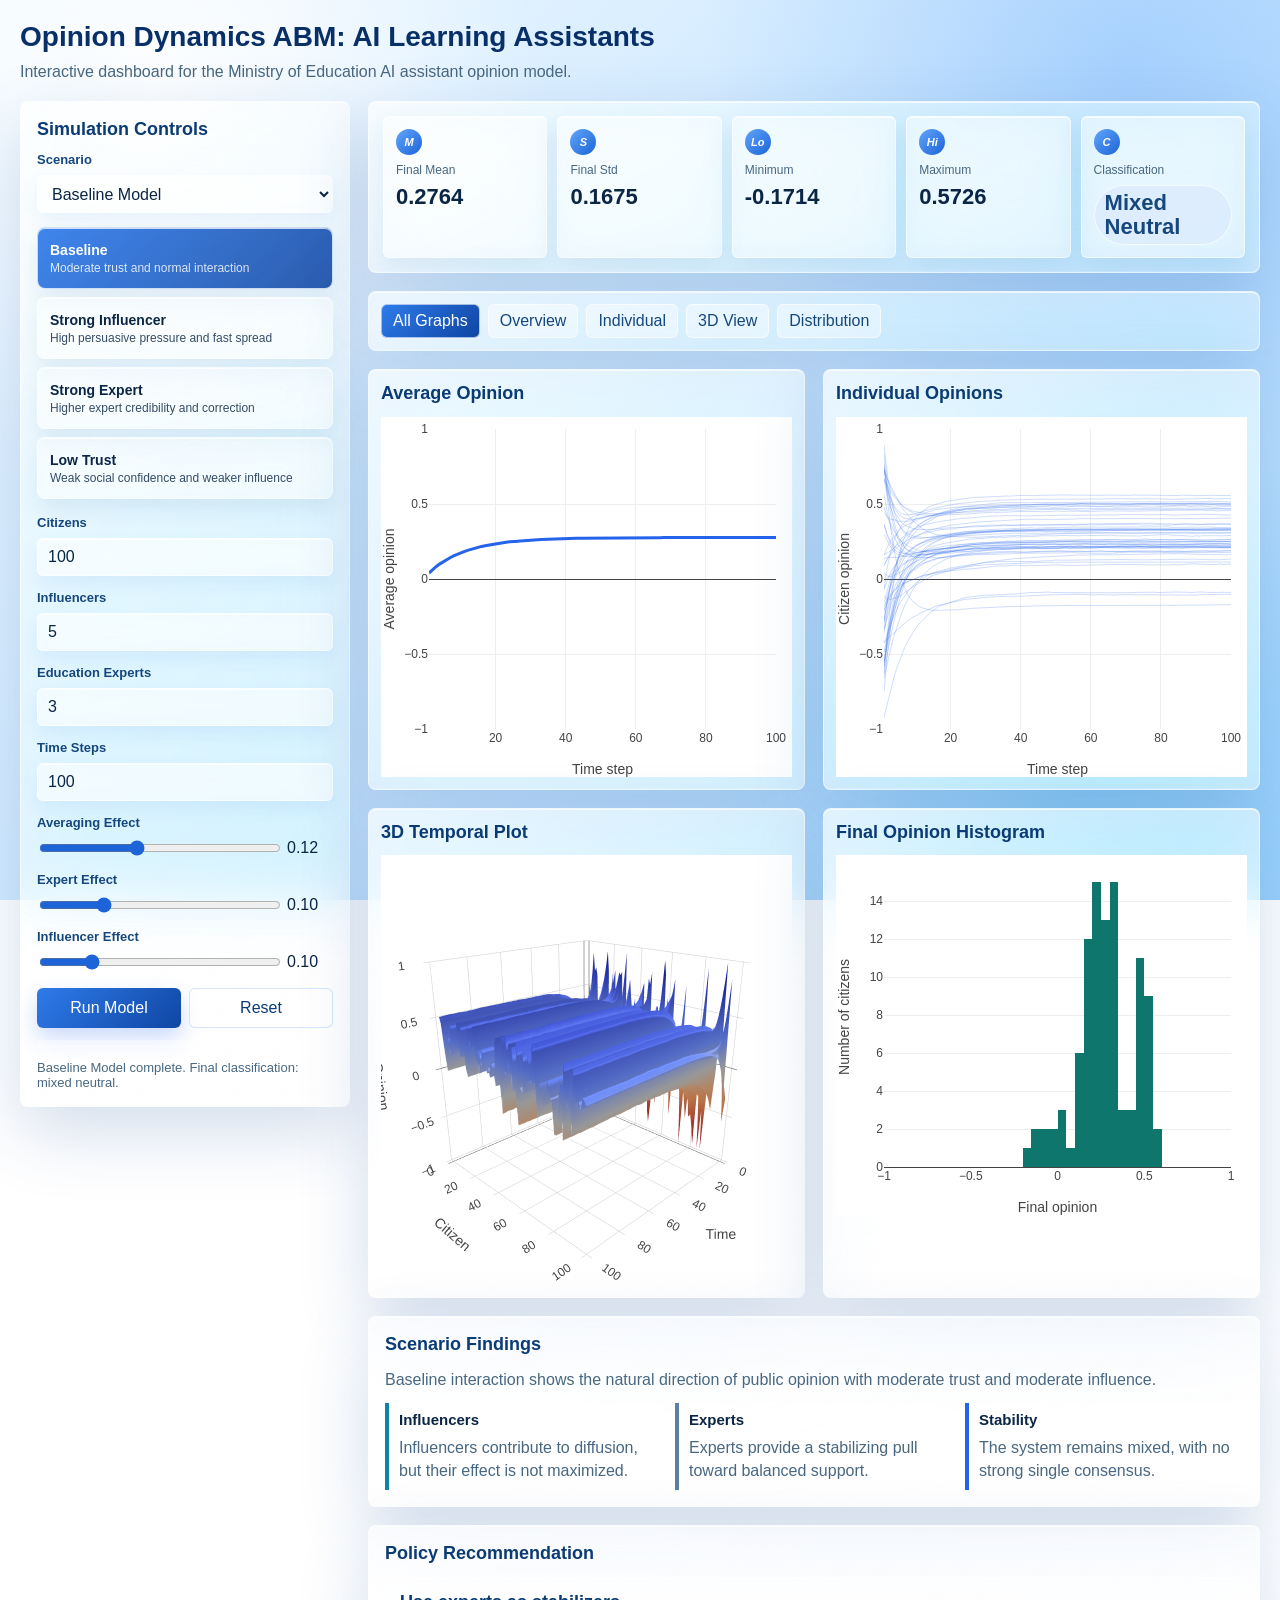
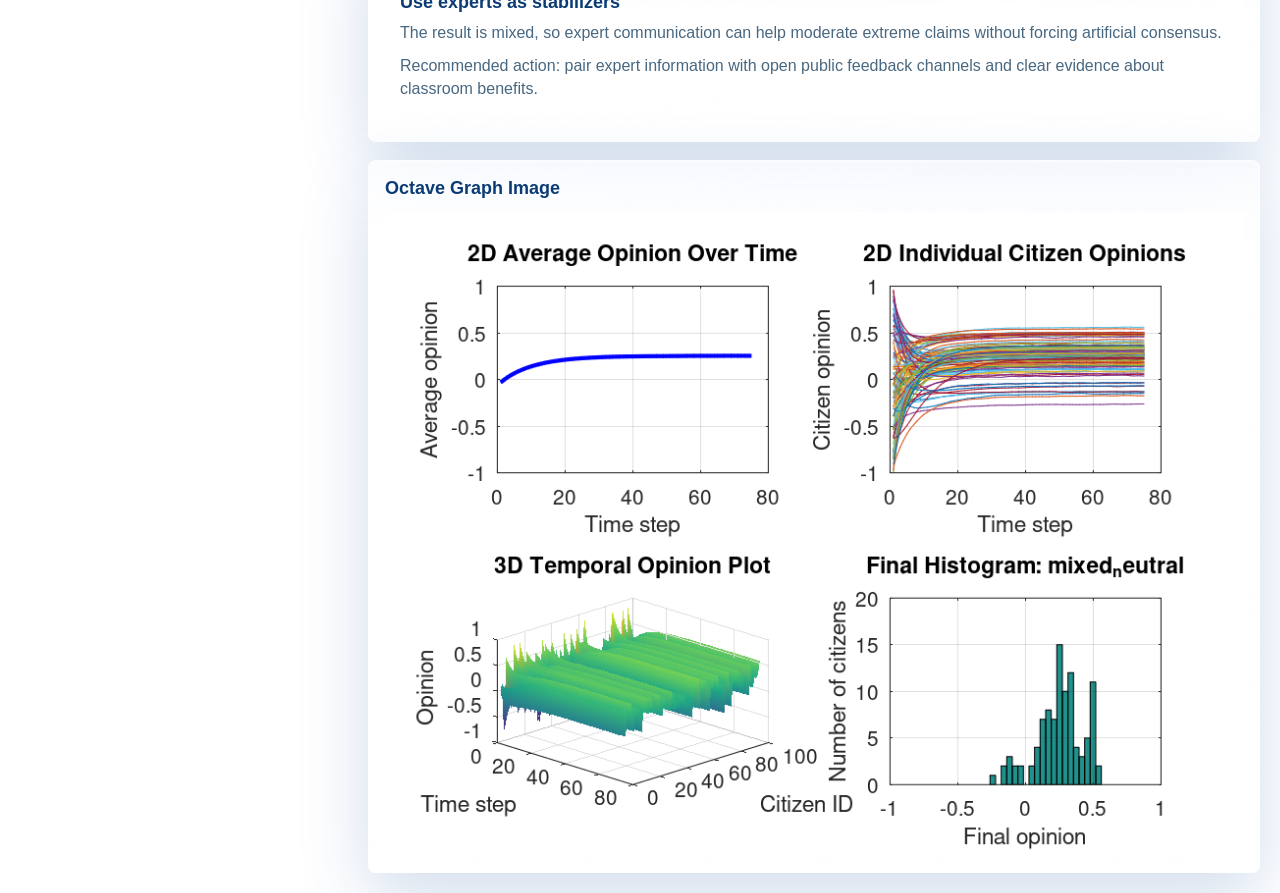
==== commit 1a18e1bc: "Set default time steps to 100; add run safety Update default simulation length from 75 to 100 across" ====
--- a/Assignment03_Practical/gui/index.html
+++ b/Assignment03_Practical/gui/index.html
@@ -653,7 +653,7 @@
 
         <div class="control-group">
           <label for="steps">Time Steps</label>
-          <input id="steps" type="number" min="50" max="100" step="1" value="75">
+          <input id="steps" type="number" min="50" max="1000" step="1" value="100">
         </div>
 
         <div class="control-group">
@@ -783,7 +783,7 @@
           <h2>Octave Graph Image</h2>
           <div class="image-wrap" id="octaveImageWrap">
             <img id="octaveImage" alt="Octave graph result">
-            <div id="missingImage" class="missing-image">Run `code/main.m` in Octave to generate the matching graph image in `results/`.</div>
+            <div id="missingImage" class="missing-image">Run the matching `.m` file in `code/` to generate the graph image in `results/`.</div>
           </div>
         </section>
       </section>
@@ -827,6 +827,7 @@
       expertStrengthValue: document.getElementById("expertStrengthValue"),
       influencerStrengthValue: document.getElementById("influencerStrengthValue"),
       status: document.getElementById("status"),
+      runButton: document.getElementById("runButton"),
       mean: document.getElementById("meanMetric"),
       std: document.getElementById("stdMetric"),
       min: document.getElementById("minMetric"),
@@ -844,6 +845,8 @@
       policyAction: document.getElementById("policyAction")
     };
 
+    let activeRunId = 0;
+
     function mulberry32(seed) {
       let value = seed >>> 0;
       return function random() {
@@ -936,7 +939,10 @@
 
     function getNumber(id, min, max) {
       const value = Number(controls[id].value);
-      return clamp(Math.round(value), min, max);
+      const safeValue = Number.isFinite(value) ? value : min;
+      const clampedValue = clamp(Math.round(safeValue), min, max);
+      controls[id].value = clampedValue;
+      return clampedValue;
     }
 
     function scenarioDefaults(name) {
@@ -1007,7 +1013,7 @@
       params.N = getNumber("citizens", 50, 200);
       params.I = getNumber("influencers", 3, 10);
       params.E = getNumber("experts", 1, 5);
-      params.timeSteps = getNumber("steps", 50, 100);
+      params.timeSteps = getNumber("steps", 50, 1000);
       params.beta = Number(controls.averaging.value);
       params.gamma = Number(controls.expertStrength.value);
       params.delta = Number(controls.influencerStrength.value);
@@ -1550,29 +1556,45 @@
     }
 
     function showScenarioScreenshot(scenario) {
-      outputs.octaveImage.src = scenarioImageMap[scenario];
-      outputs.octaveImage.style.display = "block";
-      outputs.missingImage.style.display = "none";
+      outputs.octaveImage.onload = function handleLoadedImage() {
+        outputs.octaveImage.style.display = "block";
+        outputs.missingImage.style.display = "none";
+      };
       outputs.octaveImage.onerror = function handleMissingImage() {
         outputs.octaveImage.style.display = "none";
         outputs.missingImage.style.display = "block";
       };
+      outputs.missingImage.style.display = "none";
+      outputs.octaveImage.src = scenarioImageMap[scenario];
     }
 
     function runModel() {
+      const runId = activeRunId + 1;
+      activeRunId = runId;
       outputs.status.textContent = "Simulating agents...";
       outputs.progressBar.classList.add("running");
+      outputs.runButton.disabled = true;
       const params = buildScenarioParams();
       showScenarioScreenshot(params.scenario);
 
       setTimeout(() => {
-        const result = runSimulation(params);
-        updateSummary(result);
-        updateFindings(result);
-        updatePolicy(result);
-        plotResults(result);
-        outputs.progressBar.classList.remove("running");
-        outputs.status.textContent = `${scenarioLabels[params.scenario]} complete. Final classification: ${normalizeClassification(result.classification)}.`;
+        try {
+          const result = runSimulation(params);
+          if (runId !== activeRunId) return;
+          updateSummary(result);
+          updateFindings(result);
+          updatePolicy(result);
+          plotResults(result);
+          outputs.status.textContent = `${scenarioLabels[params.scenario]} complete. Final classification: ${normalizeClassification(result.classification)}.`;
+        } catch (error) {
+          if (runId !== activeRunId) return;
+          outputs.status.textContent = "The simulation could not finish. Check the browser console for details.";
+          console.error(error);
+        } finally {
+          if (runId !== activeRunId) return;
+          outputs.progressBar.classList.remove("running");
+          outputs.runButton.disabled = false;
+        }
       }, 20);
     }
 
@@ -1610,7 +1632,7 @@
       controls.citizens.value = 100;
       controls.influencers.value = 5;
       controls.experts.value = 3;
-      controls.steps.value = 75;
+      controls.steps.value = 100;
       applyScenarioDefaults();
       setPlotTab("all");
       runModel();
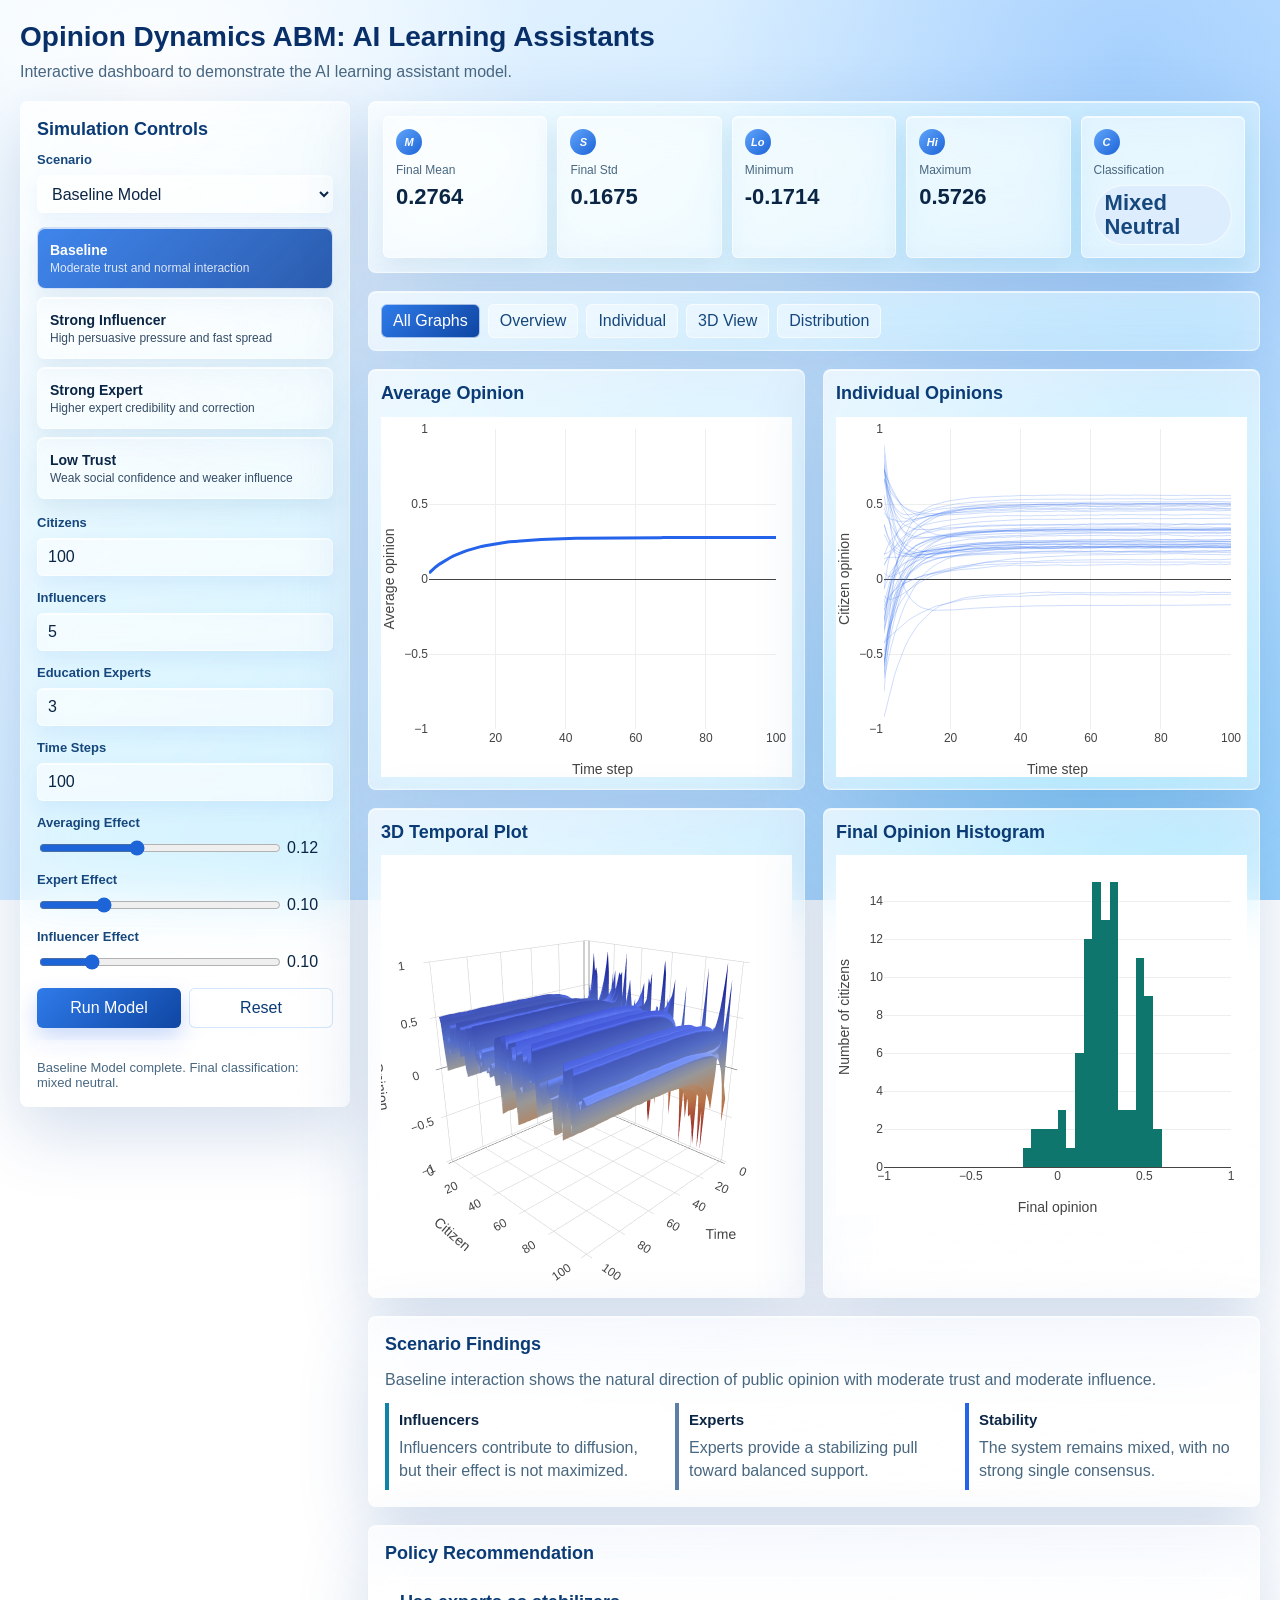
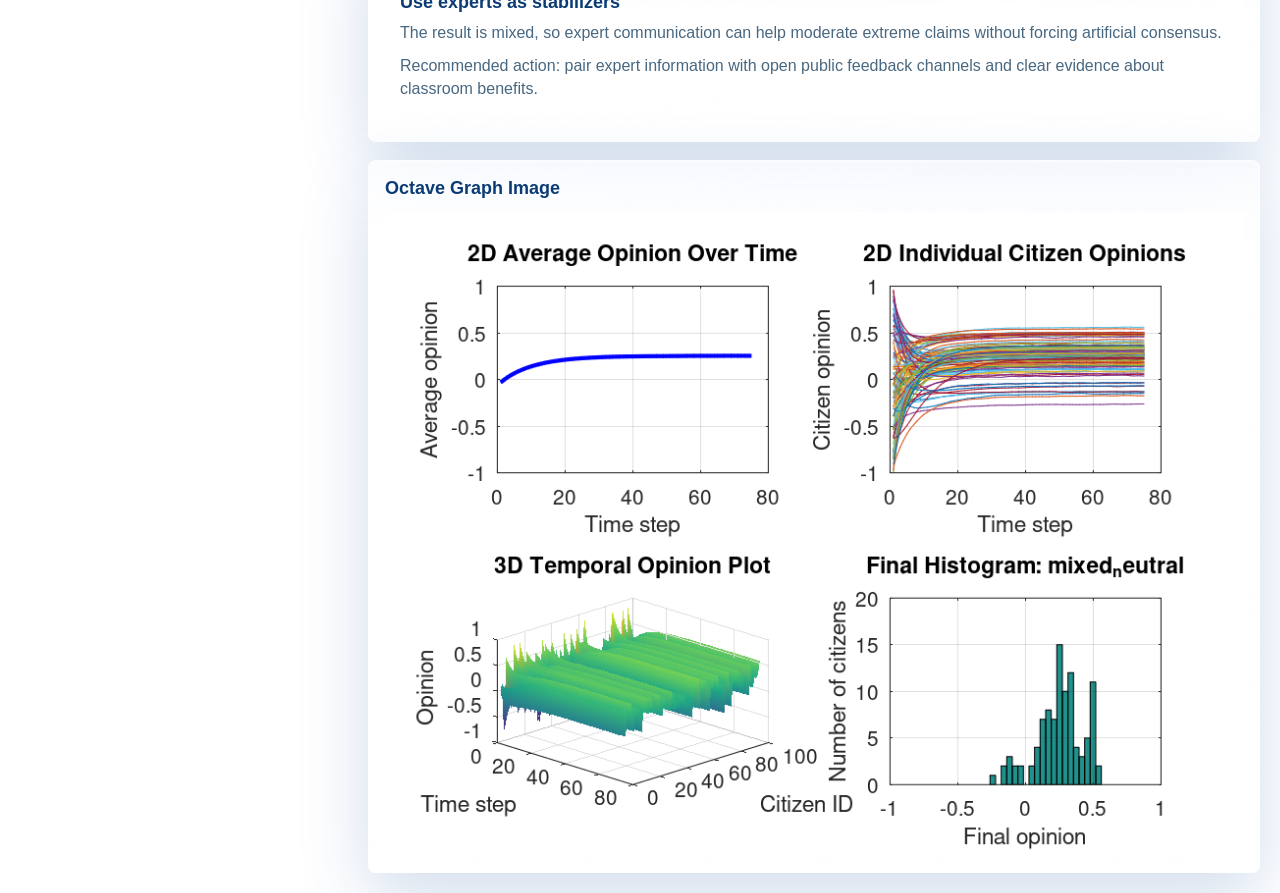
==== commit 307f3cd9: "Refine" ====
--- a/Assignment03_Practical/gui/index.html
+++ b/Assignment03_Practical/gui/index.html
@@ -599,7 +599,7 @@
     <header>
       <div>
         <h1>Opinion Dynamics ABM: AI Learning Assistants</h1>
-        <p>Interactive dashboard for the Ministry of Education AI assistant opinion model.</p>
+        <p>Interactive dashboard to demonstrate the AI learning assistant model.</p>
       </div>
     </header>
 
